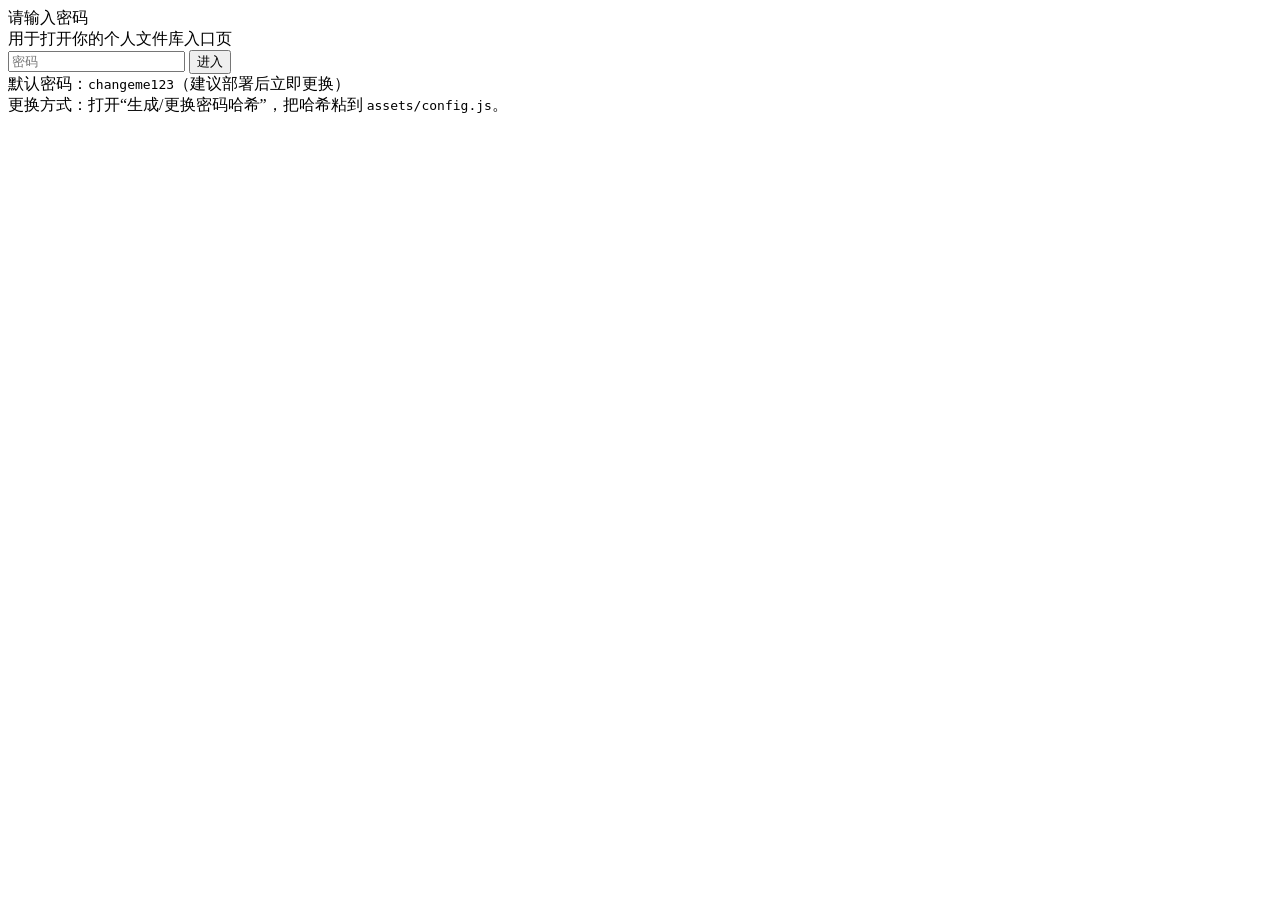
==== index.html @ 4f2de7ce "add site" ====
<!doctype html>
<html lang="zh-CN">
  <head>
    <meta charset="utf-8" />
    <meta name="viewport" content="width=device-width, initial-scale=1" />
    <meta name="color-scheme" content="light dark" />
    <title>我的文件库</title>
    <link rel="stylesheet" href="./assets/style.css" />
  </head>
  <body>
    <div id="appShell" class="shell" hidden>
      <header class="topbar">
        <div class="brand">
          <div class="brand__title">我的文件库</div>
          <div class="brand__subtitle">在线预览 · 可选下载</div>
        </div>
        <div class="actions">
          <button id="logoutBtn" class="btn btn--ghost" type="button">退出</button>
        </div>
      </header>

      <main class="main">
        <section class="panel">
          <div class="panel__row">
            <input id="searchInput" class="input" placeholder="搜索：标题 / 标签 / 类型" />
            <select id="typeSelect" class="select" aria-label="按类型筛选">
              <option value="">全部类型</option>
              <option value="pdf">PDF</option>
              <option value="word">Word</option>
              <option value="excel">Excel</option>
              <option value="ppt">PPT</option>
              <option value="other">其他</option>
            </select>
          </div>
          <div class="hint" id="statusHint">正在加载文件列表…</div>
        </section>

        <section class="list" id="fileList" aria-live="polite"></section>
      </main>

      <footer class="footer">
        <span>提示：这是静态站点的“入口加锁”。更强隐私请配合 OneDrive 的“仅你可访问”分享设置。</span>
        <a class="link" href="./tools/hash.html" target="_blank" rel="noreferrer">生成/更换密码哈希</a>
      </footer>
    </div>

    <div id="lockScreen" class="lock">
      <div class="lock__card">
        <div class="lock__title">请输入密码</div>
        <div class="lock__desc">用于打开你的个人文件库入口页</div>

        <form id="loginForm" class="lock__form">
          <input
            id="passwordInput"
            class="input input--big"
            type="password"
            autocomplete="current-password"
            placeholder="密码"
            required
          />
          <button class="btn btn--primary btn--big" type="submit">进入</button>
        </form>

        <div id="loginError" class="error" hidden>密码不正确，请重试。</div>
        <div class="lock__meta">
          <div>默认密码：<code>changeme123</code>（建议部署后立即更换）</div>
          <div class="muted">更换方式：打开“生成/更换密码哈希”，把哈希粘到 <code>assets/config.js</code>。</div>
        </div>
      </div>
    </div>

    <script src="./assets/config.js"></script>
    <script src="./assets/app.js" type="module"></script>
  </body>
</html>
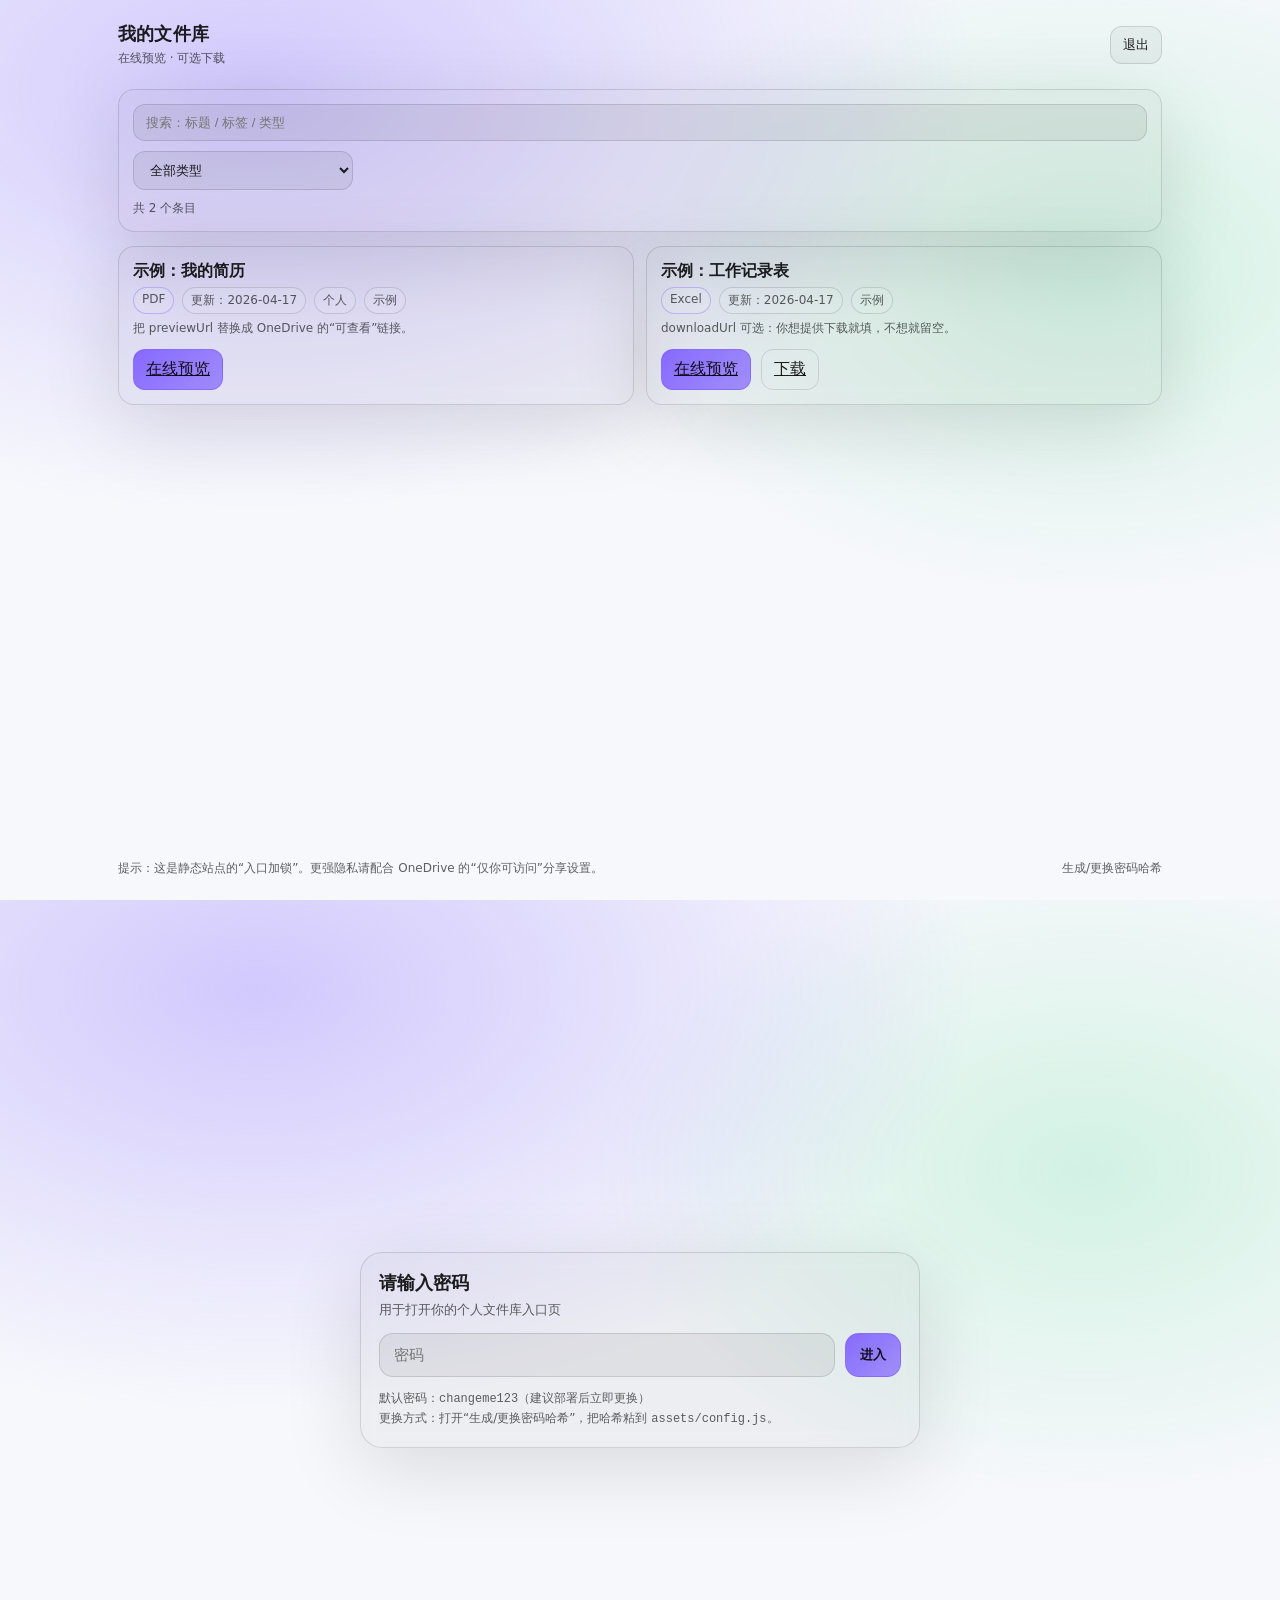
==== commit e118b9ba: "add site" ====
--- a/index.html
+++ b/index.html
@@ -69,7 +69,7 @@
       </div>
     </div>
 
-    <script src="./assets/config.js"></script>
-    <script src="./assets/app.js" type="module"></script>
+    <script src="./assets/config.js?v=2"></script>
+    <script src="./assets/app.js?v=2" type="module"></script>
   </body>
 </html>
--- a/assets/style.css
+++ b/assets/style.css
@@ -0,0 +1,269 @@
+:root{
+  --bg: #0b1220;
+  --panel: rgba(255,255,255,0.06);
+  --panel2: rgba(255,255,255,0.08);
+  --text: rgba(255,255,255,0.92);
+  --muted: rgba(255,255,255,0.65);
+  --border: rgba(255,255,255,0.12);
+  --brand: #7c5cff;
+  --ok: #2bd576;
+  --danger: #ff4d4d;
+  --shadow: 0 20px 80px rgba(0,0,0,0.45);
+  --radius: 16px;
+  --radius-sm: 12px;
+  --mono: ui-monospace, SFMono-Regular, Menlo, Monaco, Consolas, "Liberation Mono", "Courier New", monospace;
+  --sans: ui-sans-serif, system-ui, -apple-system, Segoe UI, Roboto, "Helvetica Neue", Arial, "Noto Sans", "Liberation Sans", sans-serif;
+}
+
+@media (prefers-color-scheme: light){
+  :root{
+    --bg: #f7f8fc;
+    --panel: rgba(0,0,0,0.04);
+    --panel2: rgba(0,0,0,0.06);
+    --text: rgba(0,0,0,0.88);
+    --muted: rgba(0,0,0,0.62);
+    --border: rgba(0,0,0,0.12);
+    --shadow: 0 20px 80px rgba(0,0,0,0.12);
+  }
+}
+
+*{ box-sizing:border-box; }
+html,body{ height:100%; }
+body{
+  margin:0;
+  font-family: var(--sans);
+  color: var(--text);
+  background:
+    radial-gradient(1200px 700px at 20% 10%, rgba(124,92,255,0.30), transparent 60%),
+    radial-gradient(900px 600px at 85% 30%, rgba(43,213,118,0.18), transparent 55%),
+    var(--bg);
+}
+
+code{ font-family: var(--mono); }
+a{ color: inherit; }
+
+.shell{
+  min-height:100%;
+  display:flex;
+  flex-direction:column;
+}
+
+.topbar{
+  display:flex;
+  align-items:center;
+  justify-content:space-between;
+  padding: 22px 18px 12px;
+  max-width: 1080px;
+  width: 100%;
+  margin: 0 auto;
+}
+
+.brand__title{
+  font-weight: 800;
+  letter-spacing: 0.2px;
+  font-size: 18px;
+}
+.brand__subtitle{
+  margin-top:4px;
+  font-size: 12px;
+  color: var(--muted);
+}
+
+.main{
+  flex:1;
+  max-width: 1080px;
+  width: 100%;
+  margin: 0 auto;
+  padding: 10px 18px 28px;
+}
+
+.panel{
+  background: var(--panel);
+  border: 1px solid var(--border);
+  border-radius: var(--radius);
+  padding: 14px;
+  box-shadow: var(--shadow);
+  backdrop-filter: blur(10px);
+}
+.panel__row{
+  display:flex;
+  gap: 10px;
+  align-items:center;
+  flex-wrap: wrap;
+}
+
+.hint{
+  margin-top: 10px;
+  color: var(--muted);
+  font-size: 12px;
+}
+
+.input, .select{
+  width: 100%;
+  border-radius: 12px;
+  border: 1px solid var(--border);
+  background: var(--panel2);
+  color: var(--text);
+  padding: 10px 12px;
+  outline: none;
+}
+.input:focus, .select:focus{
+  border-color: rgba(124,92,255,0.55);
+  box-shadow: 0 0 0 3px rgba(124,92,255,0.18);
+}
+
+.input--big{
+  padding: 12px 14px;
+  border-radius: 14px;
+  font-size: 15px;
+}
+
+.select{
+  max-width: 220px;
+}
+
+.btn{
+  border-radius: 12px;
+  border: 1px solid var(--border);
+  background: transparent;
+  color: var(--text);
+  padding: 9px 12px;
+  cursor: pointer;
+}
+.btn:hover{
+  border-color: rgba(124,92,255,0.5);
+}
+.btn--primary{
+  background: linear-gradient(135deg, rgba(124,92,255,0.9), rgba(124,92,255,0.65));
+  border-color: rgba(124,92,255,0.55);
+}
+.btn--big{
+  padding: 12px 14px;
+  border-radius: 14px;
+  font-weight: 700;
+}
+.btn--ghost{
+  background: var(--panel);
+}
+
+.list{
+  margin-top: 14px;
+  display: grid;
+  grid-template-columns: repeat(12, 1fr);
+  gap: 12px;
+}
+
+.card{
+  grid-column: span 12;
+  background: var(--panel);
+  border: 1px solid var(--border);
+  border-radius: var(--radius);
+  padding: 14px;
+  box-shadow: var(--shadow);
+  backdrop-filter: blur(10px);
+}
+
+@media (min-width: 860px){
+  .card{ grid-column: span 6; }
+}
+
+.card__top{
+  display:flex;
+  justify-content:space-between;
+  gap: 10px;
+  align-items:flex-start;
+}
+
+.title{
+  font-weight: 800;
+  line-height: 1.25;
+}
+.meta{
+  margin-top: 6px;
+  display:flex;
+  gap: 8px;
+  flex-wrap: wrap;
+  color: var(--muted);
+  font-size: 12px;
+}
+.pill{
+  padding: 4px 8px;
+  border-radius: 999px;
+  border: 1px solid var(--border);
+  background: rgba(255,255,255,0.05);
+}
+.pill--type{
+  border-color: rgba(124,92,255,0.35);
+}
+
+.card__actions{
+  margin-top: 12px;
+  display:flex;
+  gap: 10px;
+  flex-wrap: wrap;
+}
+
+.link{
+  color: var(--muted);
+  text-decoration: none;
+  border-bottom: 1px dashed rgba(255,255,255,0.28);
+}
+.link:hover{ color: var(--text); }
+
+.footer{
+  max-width: 1080px;
+  width: 100%;
+  margin: 0 auto;
+  padding: 16px 18px 22px;
+  color: var(--muted);
+  font-size: 12px;
+  display:flex;
+  justify-content:space-between;
+  gap: 10px;
+  flex-wrap: wrap;
+}
+
+.lock{
+  min-height: 100%;
+  display:flex;
+  align-items:center;
+  justify-content:center;
+  padding: 28px 18px;
+}
+.lock__card{
+  width: min(560px, 100%);
+  background: var(--panel);
+  border: 1px solid var(--border);
+  border-radius: 22px;
+  padding: 18px;
+  box-shadow: var(--shadow);
+  backdrop-filter: blur(10px);
+}
+.lock__title{
+  font-size: 18px;
+  font-weight: 900;
+}
+.lock__desc{
+  margin-top: 6px;
+  color: var(--muted);
+  font-size: 13px;
+}
+.lock__form{
+  margin-top: 14px;
+  display:flex;
+  gap: 10px;
+}
+.lock__form .input{ flex: 1; }
+.lock__meta{
+  margin-top: 12px;
+  color: var(--muted);
+  font-size: 12px;
+  line-height: 1.6;
+}
+.muted{ color: var(--muted); }
+.error{
+  margin-top: 10px;
+  color: var(--danger);
+  font-weight: 700;
+}
+
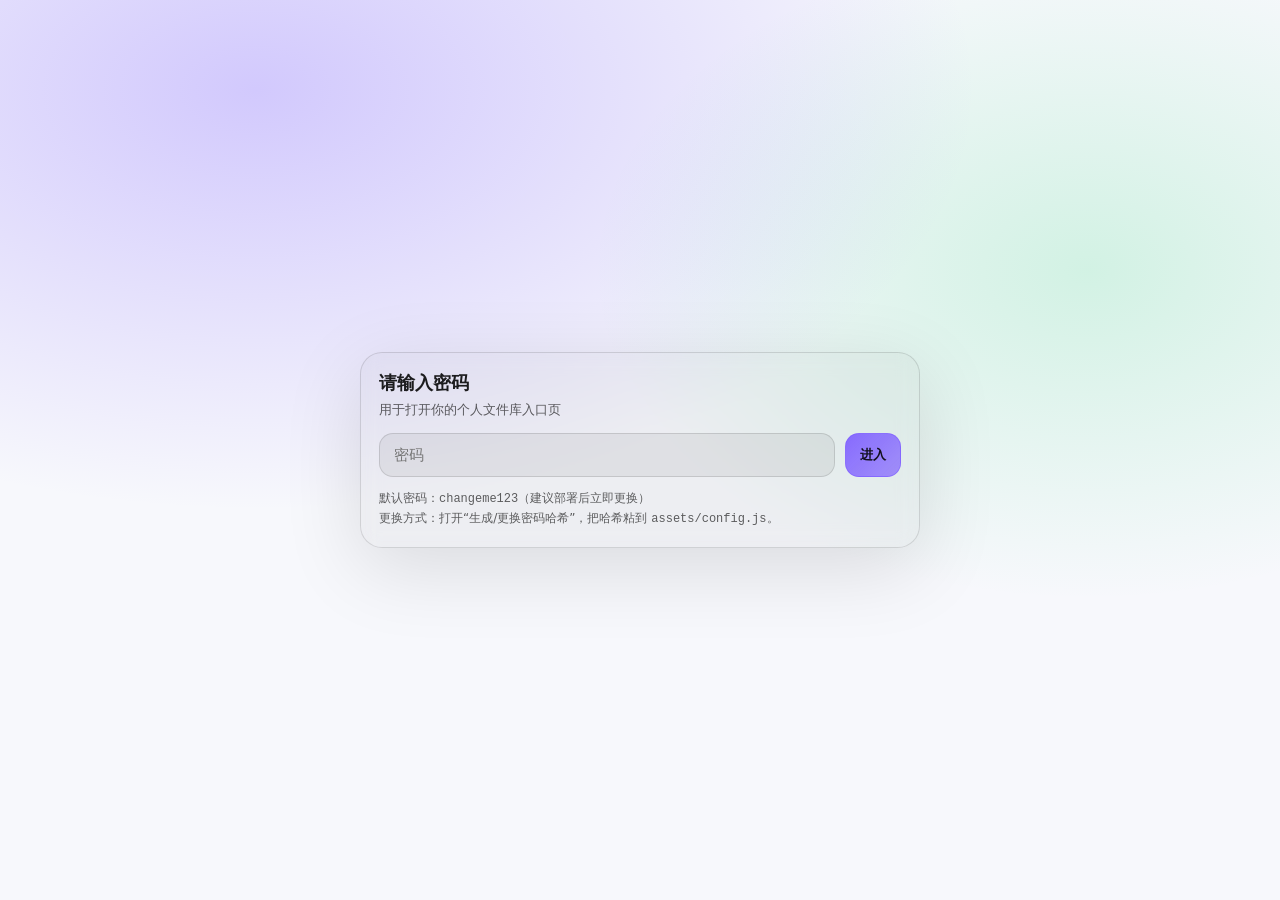
==== commit 50aa96b5: "new" ====
--- a/index.html
+++ b/index.html
@@ -69,7 +69,7 @@
       </div>
     </div>
 
-    <script src="./assets/config.js?v=2"></script>
-    <script src="./assets/app.js?v=2" type="module"></script>
+    <script src="./assets/config.js?v=4"></script>
+    <script src="./assets/app.js?v=4" type="module"></script>
   </body>
 </html>
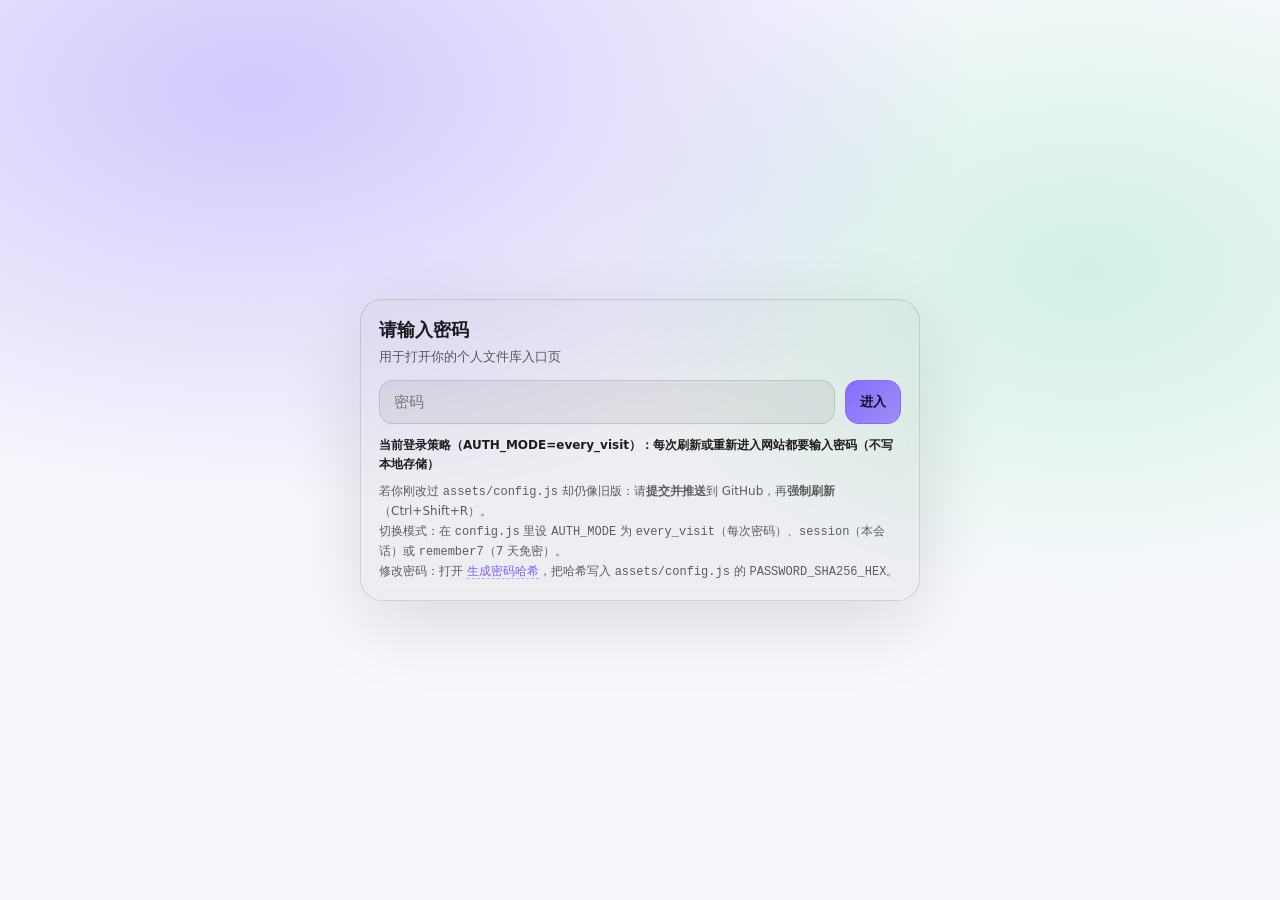
==== commit 0c8ae9f9: "add" ====
--- a/index.html
+++ b/index.html
@@ -5,7 +5,30 @@
     <meta name="viewport" content="width=device-width, initial-scale=1" />
     <meta name="color-scheme" content="light dark" />
     <title>我的文件库</title>
-    <link rel="stylesheet" href="./assets/style.css" />
+    <!-- 在外链 CSS 加载前即生效，避免 .shell 覆盖 [hidden] 出现“未登录却看到主界面” -->
+    <style id="critical-auth-ui">
+      #appShell[hidden],
+      .shell[hidden] {
+        display: none !important;
+      }
+      #lockScreen[hidden] {
+        display: none !important;
+      }
+      .lock {
+        position: fixed;
+        inset: 0;
+        z-index: 1000;
+        box-sizing: border-box;
+        min-height: 100%;
+        display: flex;
+        align-items: center;
+        justify-content: center;
+        padding: 28px 18px;
+        overflow-y: auto;
+        -webkit-overflow-scrolling: touch;
+      }
+    </style>
+    <link rel="stylesheet" href="./assets/style.css?v=8" />
   </head>
   <body>
     <div id="appShell" class="shell" hidden>
@@ -63,13 +86,23 @@
 
         <div id="loginError" class="error" hidden>密码不正确，请重试。</div>
         <div class="lock__meta">
-          <div>默认密码：<code>changeme123</code>（建议部署后立即更换）</div>
-          <div class="muted">更换方式：打开“生成/更换密码哈希”，把哈希粘到 <code>assets/config.js</code>。</div>
+          <div id="authModeHint" class="auth-mode-hint">正在读取登录策略…</div>
+          <div class="muted">
+            若你刚改过 <code>assets/config.js</code> 却仍像旧版：请<strong>提交并推送</strong>到 GitHub，再<strong>强制刷新</strong>（Ctrl+Shift+R）。
+          </div>
+          <div class="muted">
+            切换模式：在 <code>config.js</code> 里设 <code>AUTH_MODE</code> 为
+            <code>every_visit</code>（每次密码）、<code>session</code>（本会话）或
+            <code>remember7</code>（7 天免密）。
+          </div>
+          <div class="muted">
+            修改密码：打开 <a class="link" href="./tools/hash.html" target="_blank" rel="noreferrer">生成密码哈希</a>，把哈希写入 <code>assets/config.js</code> 的 <code>PASSWORD_SHA256_HEX</code>。
+          </div>
         </div>
       </div>
     </div>
 
-    <script src="./assets/config.js?v=4"></script>
-    <script src="./assets/app.js?v=4" type="module"></script>
+    <script src="./assets/config.js?v=8"></script>
+    <script src="./assets/app.js?v=8" type="module"></script>
   </body>
 </html>
--- a/assets/style.css
+++ b/assets/style.css
@@ -48,6 +48,17 @@
   flex-direction:column;
 }
 
+/* 重要：.shell 的 display:flex 会覆盖浏览器对 [hidden] 的默认 display:none，
+   未登录时主界面会错误显示在页面上方，锁屏被挤到下面。必须强制隐藏。 */
+#appShell[hidden],
+.shell[hidden]{
+  display: none !important;
+}
+
+#lockScreen[hidden]{
+  display: none !important;
+}
+
 .topbar{
   display:flex;
   align-items:center;
@@ -224,11 +235,16 @@
 }
 
 .lock{
+  position: fixed;
+  inset: 0;
+  z-index: 1000;
   min-height: 100%;
   display:flex;
   align-items:center;
   justify-content:center;
   padding: 28px 18px;
+  overflow-y: auto;
+  -webkit-overflow-scrolling: touch;
 }
 .lock__card{
   width: min(560px, 100%);
@@ -259,6 +275,15 @@
   color: var(--muted);
   font-size: 12px;
   line-height: 1.6;
+}
+.auth-mode-hint{
+  color: var(--text);
+  font-weight: 700;
+  margin-bottom: 8px;
+}
+.lock__meta .link{
+  color: var(--brand);
+  border-bottom-color: rgba(124,92,255,0.45);
 }
 .muted{ color: var(--muted); }
 .error{
